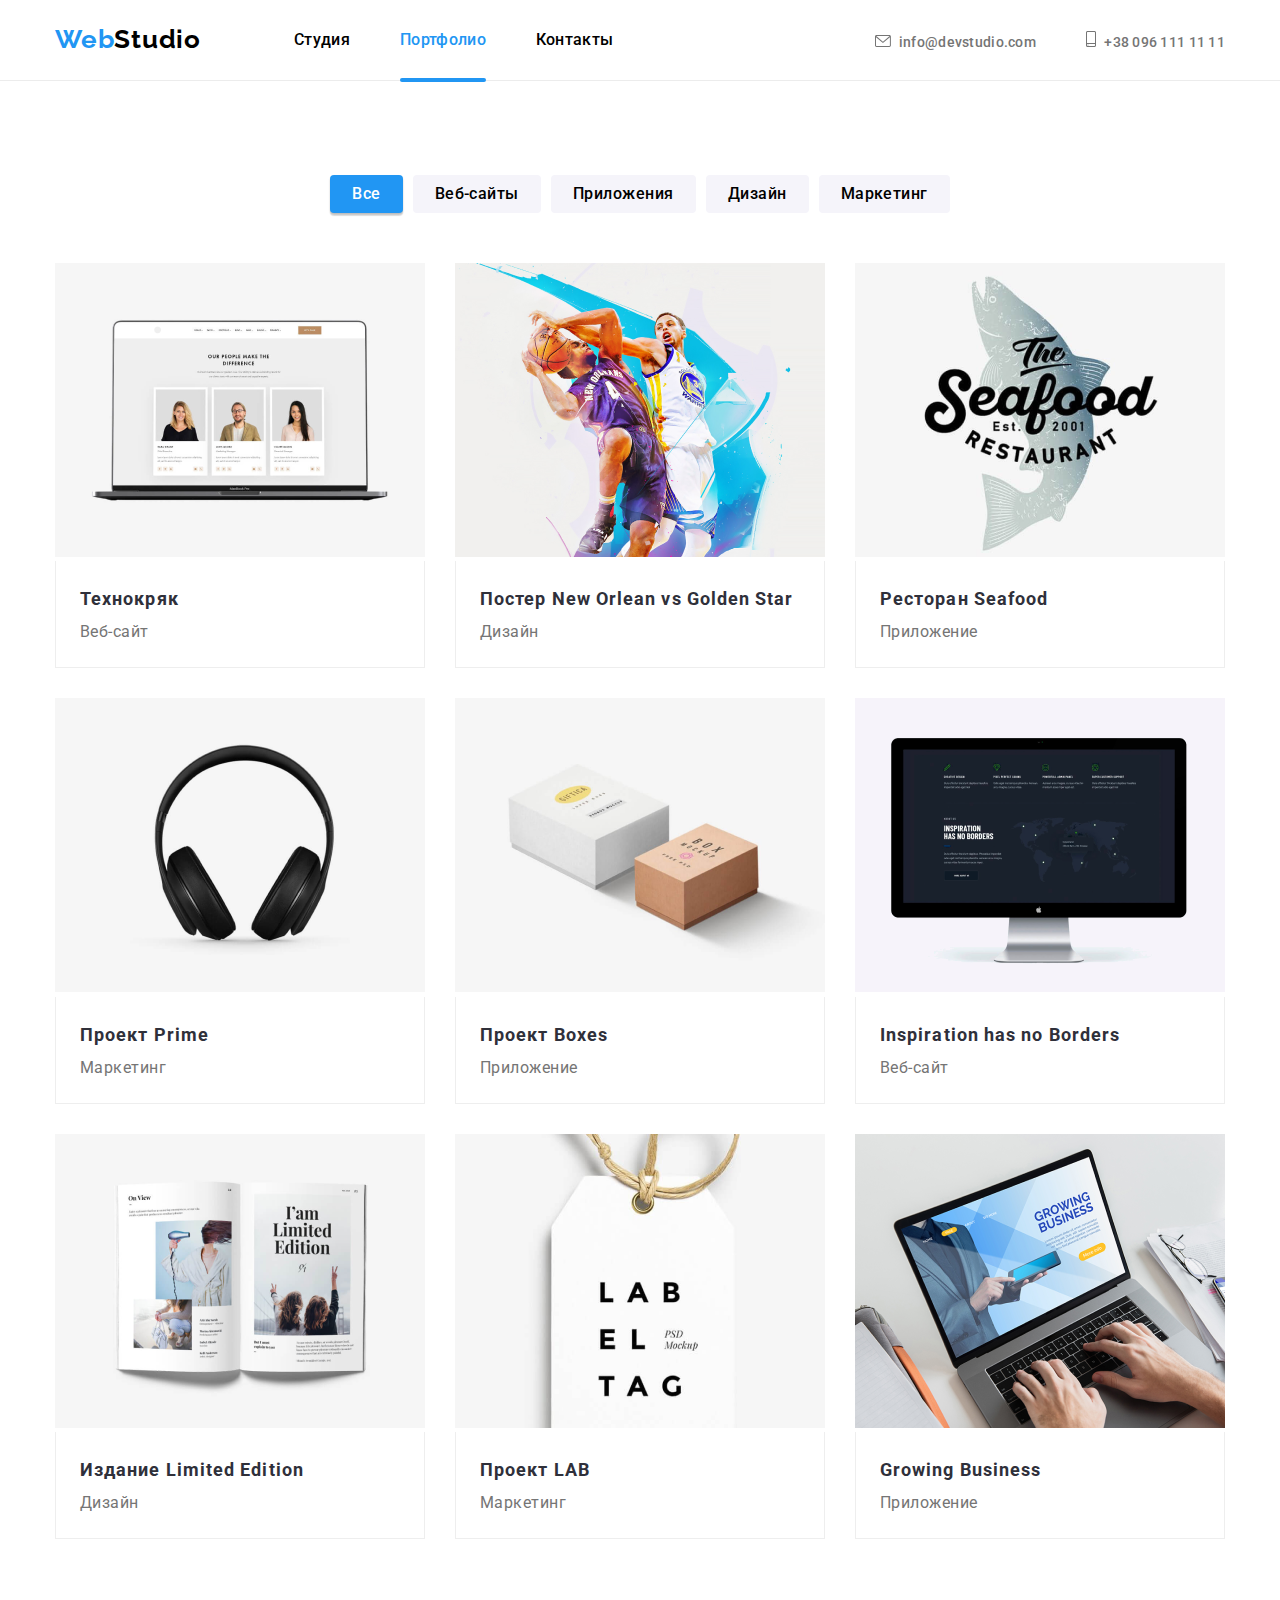
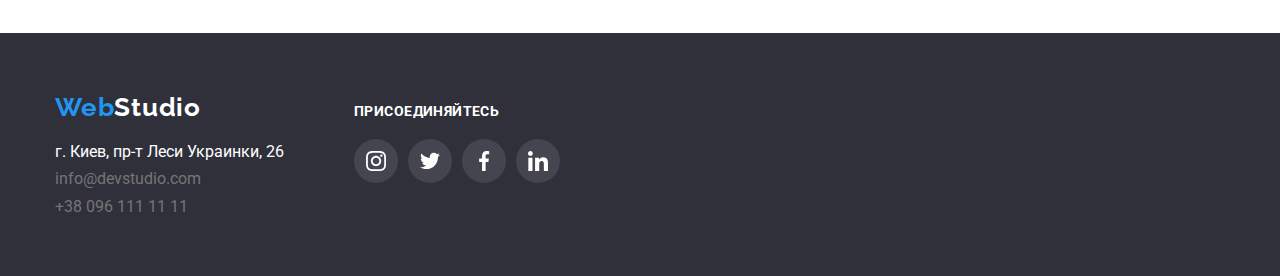
==== portfolio.html @ 07a465f6 "190220222018" ====
<!DOCTYPE html>
<html lang="en">
  <head>
    <meta charset="UTF-8" />
    <meta http-equiv="X-UA-Compatible" content="IE=edge" />
    <meta name="viewport" content="width=device-width, initial-scale=1.0" />
    <link rel="stylesheet" href="./css/modern-normalize.css" />
    <link rel="stylesheet" href="./css/styles.css" />
    <link rel="preconnect" href="https://fonts.googleapis.com" />
    <link rel="preconnect" href="https://fonts.gstatic.com" crossorigin />
    <link
      href="https://fonts.googleapis.com/css2?family=Raleway:wght@700&family=Roboto:wght@400;500;700;900&display=swap"
      rel="stylesheet"
    />
    <title>web studio v2.1</title>
  </head>
  <body>
    <!-- голова сайта -->
    <header class="header">
      <div class="container">
        <a class="header__logo" href="./index.html"
          ><span class="header__logo__web">Web</span>Studio</a
        >
        <nav class="head-block">
          <ul class="header__top__menu">
            <li class="header__top__menu__pages ">
              <a class="header__top__menu__pages__active" href="index.html">Студия</a>
            </li>
            <li class="header__top__menu__pages active">
              <a class="header__top__menu__pages__active" href="portfolio.html">Портфолио</a>
            </li>
            <li class="header__top__menu__pages">
              <a class="header__top__menu__pages__active" href="#">Контакты</a>
            </li>
          </ul>
        </nav>
        <ul class="header__contacts">
          <li class="header__contacts__list">
            <a class="contact-icon" href="mailto:info@devstudio.com">
              <svg class="letter-icon">
                <use href="./images/symbol-defs.svg#icon-envelope"></use>
              </svg>
              info@devstudio.com</a
            >
          </li>
          <li class="header__contacts__list">
            <a class="contact-icon" href="tel:+38 096 111 11 11">
              <svg class="tel-icon">
                <use href="./images/symbol-defs.svg#icon-smartphone"></use>
              </svg>
              +38 096 111 11 11</a
            >
          </li>
        </ul>
      </div>
    </header>
    <!-- основная часть сайта -->
    <main>
      <section class="section">
        <div class="container">
          <!-- Часть секции с кнопками фильтров -->
          <ul class="portfolio-nav__unit-list">
            <li class="portfolio-nav__unit-list__list-item">
              <button class="nav-button nav-button-active">Все</button>
            </li>
            <li class="portfolio-nav__unit-list__list-item">
              <button class="nav-button">Веб-сайты</button>
            </li>
            <li class="portfolio-nav__unit-list__list-item">
              <button class="nav-button">Приложения</button>
            </li>
            <li class="portfolio-nav__unit-list__list-item">
              <button class="nav-button">Дизайн</button>
            </li>
            <li class="portfolio-nav__unit-list__list-item">
              <button class="nav-button">Маркетинг</button>
            </li>
          </ul>

          <!-- Часть секции со списком портфолио -->
          <ul class="our-projects_unit-list">
            <li class="our-projects__unit-list__list-item">
              <a href="#" class="item-project">
                <div class="img-thumb">
                  <img
                    class="portfolio-img"
                    src="./images/technokrack.png"
                    alt="Ноутбук с открытим сайтом"
                    width="370"
                    height="294"
                  />
                  <p class="our-projects__description-text">
                    Технокряк это современная площадка распространения коронавируса. Компании
                    используют эту платформу для цифрового шпионажа и атак на защищённые сервера
                    конкурентов.
                  </p>
                </div>
                <div class="container-items">
                  <h3 class="subhead">Технокряк</h3>
                  <p class="subtext">Веб-сайт</p>
                </div>
              </a>
            </li>
            <li class="our-projects__unit-list__list-item">
              <a href="#" class="item-project">
                <div class="img-thumb">
                  <img
                    src="./images/New Orlean vs Golden Star.png"
                    alt="Постер New Orlean vs Golden Star"
                    width="370"
                    height="294"
                  />
                  <p class="our-projects__description-text">
                    Технокряк это современная площадка распространения коронавируса. Компании
                    используют эту платформу для цифрового шпионажа и атак на защищённые сервера
                    конкурентов.
                  </p>
                </div>
                <div class="container-items">
                  <h3 class="subhead">Постер New Orlean vs Golden Star</h3>
                  <p class="subtext">Дизайн</p>
                </div>
              </a>
            </li>
            <li class="our-projects__unit-list__list-item">
              <a href="#" class="item-project">
                <div class="img-thumb">
                  <img
                    src="./images/Seafood_restorant.png"
                    alt="Ресторан Seafood"
                    width="370"
                    height="294"
                  />
                  <p class="our-projects__description-text">
                    Технокряк это современная площадка распространения коронавируса. Компании
                    используют эту платформу для цифрового шпионажа и атак на защищённые сервера
                    конкурентов.
                  </p>
                </div>
                <div class="container-items">
                  <h3 class="subhead">Ресторан Seafood</h3>
                  <p class="subtext">Приложение</p>
                </div>
              </a>
            </li>
            <li class="our-projects__unit-list__list-item">
              <a href="#" class="item-project">
                <div class="img-thumb">
                  <img
                    src="./images/Prime_project.png"
                    alt="Проект Prime"
                    width="370"
                    height="294"
                  />
                  <p class="our-projects__description-text">
                    Технокряк это современная площадка распространения коронавируса. Компании
                    используют эту платформу для цифрового шпионажа и атак на защищённые сервера
                    конкурентов.
                  </p>
                </div>
                <div class="container-items">
                  <h3 class="subhead">Проект Prime</h3>
                  <p class="subtext">Маркетинг</p>
                </div>
              </a>
            </li>
            <li class="our-projects__unit-list__list-item">
              <a href="#" class="item-project">
                <div class="img-thumb">
                  <img
                    src="./images/Boxes_project.png"
                    alt="Проект Boxes"
                    width="370"
                    height="294"
                  />
                  <p class="our-projects__description-text">
                    Технокряк это современная площадка распространения коронавируса. Компании
                    используют эту платформу для цифрового шпионажа и атак на защищённые сервера
                    конкурентов.
                  </p>
                </div>
                <div class="container-items">
                  <h3 class="subhead">Проект Boxes</h3>
                  <p class="subtext">Приложение</p>
                </div>
              </a>
            </li>
            <li class="our-projects__unit-list__list-item">
              <a href="#" class="item-project">
                <div class="img-thumb">
                  <img
                    src="./images/Inspiration_has_no_Borders.png"
                    alt="Inspiration has no Borders"
                    width="370"
                    height="294"
                  />
                  <p class="our-projects__description-text">
                    Технокряк это современная площадка распространения коронавируса. Компании
                    используют эту платформу для цифрового шпионажа и атак на защищённые сервера
                    конкурентов.
                  </p>
                </div>
                <div class="container-items">
                  <h3 class="subhead">Inspiration has no Borders</h3>
                  <p class="subtext">Веб-сайт</p>
                </div>
              </a>
            </li>
            <li class="our-projects__unit-list__list-item">
              <a href="#" class="item-project">
                <div class="img-thumb">
                  <img
                    src="./images/Limited_Edition.png"
                    alt="Издание Limited Edition"
                    width="370"
                    height="294"
                  />
                  <p class="our-projects__description-text">
                    Технокряк это современная площадка распространения коронавируса. Компании
                    используют эту платформу для цифрового шпионажа и атак на защищённые сервера
                    конкурентов.
                  </p>
                </div>
                <div class="container-items">
                  <h3 class="subhead">Издание Limited Edition</h3>
                  <p class="subtext">Дизайн</p>
                </div>
              </a>
            </li>
            <li class="our-projects__unit-list__list-item">
              <a href="#" class="item-project">
                <div class="img-thumb">
                  <img src="./images/LAB_project.png" alt="Проект LAB" width="370" height="294" />
                  <p class="our-projects__description-text">
                    Технокряк это современная площадка распространения коронавируса. Компании
                    используют эту платформу для цифрового шпионажа и атак на защищённые сервера
                    конкурентов.
                  </p>
                </div>
                <div class="container-items">
                  <h3 class="subhead">Проект LAB</h3>
                  <p class="subtext">Маркетинг</p>
                </div>
              </a>
            </li>
            <li class="our-projects__unit-list__list-item">
              <a href="#" class="item-project">
                <div class="img-thumb">
                  <img
                    src="./images/Growing_Business.png"
                    alt="Growing Business"
                    width="370"
                    height="294"
                  />
                  <p class="our-projects__description-text">
                    Технокряк это современная площадка распространения коронавируса. Компании
                    используют эту платформу для цифрового шпионажа и атак на защищённые сервера
                    конкурентов.
                  </p>
                </div>
                <div class="container-items">
                  <h3 class="subhead">Growing Business</h3>
                  <p class="subtext">Приложение</p>
                </div>
              </a>
            </li>
          </ul>
        </div>
      </section>
    </main>
    <!-- подвал сайта -->
    <footer class="footer">
      <div class="container">
        <div class="footer-block1">
        <a href="#" class="footer__logo"><span class="footer__logo__web">Web</span>Studio </a>
        <adress class="footer__adress">
          <ul class="footer__adress__unit">
            <li class="footer__adress__unit__list">
              <p class="footer__adress__unit__list__street">
                <a
                  href="https://goo.gl/maps/rMcHHb8cHS6tsSC66"
                  class="footer__adress__unit__list__street__building"
                  target="_blank"
                  rel="noopener noreferrer nofollow"
                  >г. Киев, пр-т Леси Украинки, 26</a
                >
              </p>
            </li>
            <li class="footer__adress__unit__list">
              <a href="mailto:info@devstudio.com" class="footer-item">info@devstudio.com</a>
            </li>
            <li class="footer__adress__unit__list">
              <a href="tel:+380961111111" class="footer-item">+38 096 111 11 11</a>
            </li>
          </ul>
        </adress>
      </div>
             <div class="footer-block2">
          <p class="social__text">присоединяйтесь</p>
          <ul class="social__unit-list">
            <li class="subscribe__social__buttons">
              <a class="social-links" href="#">
                <svg class="social-foto">
                  <use href="./images/symbol-defs.svg#icon-instagram_footer">
                  </use>
                </svg>
              </a>
            </li>
            <li class="subscribe__social__buttons">
              <a class="social-links" href="#">
                <svg class="social-foto">
                  <use href="./images/symbol-defs.svg#icon-twitter_footer">
                  </use>
                </svg>
              </a>
            </li>
            <li class="subscribe__social__buttons">
              <a class="social-links" href="#">
                <svg class="social-foto">
                  <use href="./images/symbol-defs.svg#icon-facebook_footer">
                  </use>
                </svg>
              </a>
            </li>
            <li class="subscribe__social__buttons">
              <a class="social-links" href="#">
                <svg class="social-foto">
                  <use href="./images/symbol-defs.svg#icon-linkedin_footer">
                  </use>
                </svg>
              </a>
            </li>
           </ul>
        </div>
      </div>
    </footer>
      </div>
    </footer>
  </body>
</html>
---- css/styles.css ----
* {
  margin: 0;
  padding: 0;
  box-sizing: border-box;
}
/* обнулення відступів */

:root {
  --background-color: #ffffff;
  --button-and-logo-color: #2196f3;
  --white-text-color: #ffffff;
  --black-text-color: #2f303a;
  --subtext-color: #757575;
  --second-color: #2f303a;
  --black-color2: #212121;
  --logo-color: #ffffff;
  --background-color-second: #f5f4fa;
}
/* коренева інтеграція кольорів. СSS змінна */
body {
  font-family: "Roboto", sans-serif;
  color: var(--main-color);
}
.container {
  width: 1200px;
  margin: 0 auto;
  padding-left: 15px;
  padding-right: 15px;
}
.section {
  padding-top: 94px;
  padding-bottom: 94px;
}
.header {
  border-bottom: 1px solid #ececec;
  padding-top: 25px;
  padding-bottom: 25px;
}
.header > .container {
  display: flex;
  align-items: center;
}
.head-block {
  display: flex;
  align-items: center;
}
.header__top__menu__pages__active:hover,
.header__top__menu__pages__active:focus {
  color: var(--button-and-logo-color);
}
/* ховер і фокус для меню шапки */
/* .header__contacts__list:hover,
.header__contacts__list:focus {
  color: var(--button-and-logo-color);
  cursor: pointer;
  fill: var(--button-and-logo-color);
} */
.nav-button:hover,
.nav-button:focus {
  background-color: var(--button-and-logo-color);
  color: var(--background-color);
  cursor: pointer;
  box-shadow: 0px 3px 1px rgba(0, 0, 0, 0.1), 0px 1px 2px rgba(0, 0, 0, 0.08),
    0px 2px 2px rgba(0, 0, 0, 0.12);
}

.active {
  color: var(--button-and-logo-color);
  position: relative;
}
.active::after {
  content: "";
  width: 100%;
  height: 4px;
  position: absolute;
  background-color: var(--button-and-logo-color);
  border-radius: 2px;
  left: 0;
  bottom: -35px;
}

.header__logo {
  margin-right: 93px;
  color: var(--black-text-color);
  text-decoration: none;
  font-family: "Raleway", sans-serif;
  font-size: 26px;
  line-height: 1.15;
  font-weight: 700;
  text-decoration: none;
  color: var(--text-color);
  letter-spacing: 0.03em;
}
.header__logo__web {
  color: var(--button-and-logo-color);
}
.header__top__menu {
  display: flex;
  justify-content: space-between;
  color: var(--text-color);
}
.header__top__menu__pages {
  display: flex;
  list-style: none;
  justify-content: space-between;
  display: block; /* заповнення цілого контейнера по краяям. Стосується кнопки */
  font-weight: 500;
  font-size: 16px;
  line-height: 0.875;
  letter-spacing: 0.02em;
}
.header__top__menu__pages__active {
  text-decoration: none;
  color: inherit;
}

.header__top__menu__pages:not(:last-child) {
  margin-right: 50px;
}
.header__contacts {
  display: flex;
  justify-content: space-between;
  align-items: baseline;
  text-decoration: none;
  list-style: none;
  margin-left: auto;
}
.header__contacts__list {
  color: var(--subtext-color);
  text-decoration: none;
  font-size: 14px;
  font-weight: 500;
  line-height: 0.875;
  letter-spacing: 0.02em;
}

.header__contacts__list:not(:last-child) {
  margin-right: 50px;
}
/* подвал сайта */
.footer {
  background-color: var(--second-color);
  padding-top: 60px;
  padding-bottom: 60px;
  display: flex;
}
/* блок с адресами */
.footer__logo {
  color: var(--logo-color);
  text-decoration: none;
  font-family: "Raleway", sans-serif;
  font-size: 26px;
  line-height: 1.15;
  font-weight: 700;
  letter-spacing: 0.03em;
  margin-bottom: 20px;
  display: block;
}
.footer__logo__web {
  color: var(--button-and-logo-color);
}
.footer__adress {
  margin-top: 20px;
}
.footer__adress__unit {
}
.footer__adress__unit__list {
  list-style: none;
}
.footer__adress__unit__list:not(:last-child) {
  margin-bottom: 9px;
}
.footer__adress__unit__list__street {
}
.footer__adress__unit__list__street__building {
  color: var(--logo-color);
  text-decoration: none;
}
.footer-item {
  text-decoration: none;
  color: var(--subtext-color);
}

/* блок з банером */
.baner {
  background-color: var(--second-color);
  text-align: center;
  padding-top: 200px;
  padding-bottom: 200px;
  background-image: linear-gradient(rgba(47, 48, 58, 0.4), rgba(47, 48, 58, 0.4)),
    url(../images/baner-img.png);
  max-width: 1600px;
  margin: 0 auto;
  background-repeat: no-repeat;
}
.slider__sentences {
  color: var(--white-text-color);
  margin-bottom: 20px;
  font-size: 44px;
  font-weight: 900;
  line-height: 1.36;
  text-transform: uppercase;
  text-align: center;
  letter-spacing: 0.06em;
}
.button__style {
  font-family: inherit; /* примусова наслідування шрифтів, навіть якщо елемент не може наслідувати з body*/
  width: 200px;
  height: 50px;
  background-color: var(--button-and-logo-color);
  border: none; /* візуальне обгортання елемента лінією (наприклад кнопка без рамок) */
  border-radius: 5px;
  color: var(--background-color);
  font-size: 16px;
  font-weight: 700;
  line-height: 1.875;
  cursor: pointer; /* курсор при наведенні стає рукою */
  letter-spacing: 0.06em;
  box-shadow: 0px 4px 4px rgba(0, 0, 0, 0.15); /* тінь кнопки */
}
/* блок з нашими приемущевствами */

.fetures__unit__list {
  display: flex;
  justify-content: space-between;
  list-style: none;
  align-items: center;
}
.fetures__unit__list__item {
  width: 270px;
}
.fetures__unit__list__item:not(:last-child) {
  margin-right: 30px;
}
.fetures__unit__list__item__headline {
  margin-bottom: 5px;
  font-weight: 700;
  font-size: 14px;
  line-height: 16px;
  letter-spacing: 0.03em;
  text-transform: uppercase;
  color: var(--black-color2);
}
.fetures__unit__list__item__text {
  font-size: 14px;
  line-height: 24px;
  letter-spacing: 0.03em;
}
/* блок. чем мы занимаемся */
.what-we-do {
  padding-top: 0;
}
.what-we-do__text {
  text-align: center;
  margin-bottom: 50px;
  font-weight: 700;
  font-size: 36px;
  line-height: 42px;
  letter-spacing: 0.03em;
}
.what-we-do_unit-list {
  display: flex;
  justify-content: space-between;
}
.what-we-do_unit-list-item {
  list-style: none;
  position: relative;
}
.text-over-image {
  position: absolute;
  bottom: 4px;
  left: 0;
  width: 100%;
  height: 70px;
  color: #fff;
  background: rgba(47, 48, 58, 0.8);
  display: flex;
  justify-content: center;
  align-items: center;
  font-weight: 700;
  font-size: 14px;
  line-height: 1.14;
  text-align: center;
  letter-spacing: 0.03em;
  text-transform: uppercase;
  color: #ffffff;
}
.img-style {
}
/* блок. наша команда */
.our-team {
  background-color: var(--background-color-second);
  align-items: center;
}
.our-team__text {
  text-align: center;
  margin-bottom: 50px;
  font-weight: 700;
  font-size: 36px;
  line-height: 42px;
  letter-spacing: 0.03em;
}
.our-team__unit-list {
  display: flex;
  justify-content: space-between;
}
.our-team__teammate {
  list-style: none;
  background: #ffffff;
  box-shadow: 0px 1px 3px rgba(0, 0, 0, 0.12), 0px 1px 1px rgba(0, 0, 0, 0.14),
    0px 2px 1px rgba(0, 0, 0, 0.2);
  border-radius: 0px 0px 4px 4px;
  /* height: 370px; */
}
.team-mate-profile {
  align-items: center;
  padding-top: 30px;
  padding-bottom: 30px;
}
.name-surname {
  font-weight: 500;
  font-size: 16px;
  line-height: 19px;
  text-align: center;
  letter-spacing: 0.03em;
  color: var(--black-color2);
  margin-bottom: 10px;
}
.career {
  font-size: 16px;
  line-height: 19px;
  text-align: center;
  padding-bottom: 16px;
  letter-spacing: 0.03em;
  color: var(--subtext-color);
}
.our-team__social {
  width: 206px;
  height: 44px;
  margin-left: 32px;
  margin-bottom: 30px;
}
.our-team__social__unit-list {
  display: flex;
  padding-left: 30px;
}
.our-team__social__unit-list__list-item {
  width: 44px;
  height: 44px;
  list-style: none;
}
.our-team__social__unit-list__list-item:not(:last-child) {
  margin-right: 10px;
}
.our-team__social__unit-list__list-item__link {
  width: 44px;
  height: 44px;
  border-radius: 50%;
  display: flex;
  justify-content: center;
  align-items: center;
  fill: #afb1b8;
  background: rgba(255, 255, 255, 0.1);
  transition: background-color 250ms cubic-bezier(0.4, 0, 0.2, 1);
}
.our-team__social__unit-list__list-item__link:hover,
.our-team__social__unit-list__list-item__link:focus {
  background-color: #2196f3;
  fill: var(--white-text-color);
}
.our-team__social-foto {
  width: 20px;
  height: 20px;
}

/* Начало стилей портфолио */
.portfolio-nav__unit-list {
  display: flex;
  justify-content: center;
  align-items: center;
  list-style: none;
  margin-bottom: 50px;
}

/* кнопки портфоліо */
.portfolio-nav__unit-list__list-item:not(:last-child) {
  margin-right: 10px;
}
.nav-button {
  background-color: var(--background-color-second);
  padding: 6px 22px;
  border: none;
  font-family: inherit;
  font-weight: 500;
  font-size: 16px;
  line-height: 26px;
  text-align: center;
  letter-spacing: 0.03em;
  border-radius: 4px;
  border-radius: 4px;
}
.nav-button-active {
  color: white;
  padding: 6px 22px;
  background: #2196f3;
  box-shadow: 0px 3px 1px rgba(0, 0, 0, 0.1), 0px 1px 2px rgba(0, 0, 0, 0.08),
    0px 2px 2px rgba(0, 0, 0, 0.12);
  border-radius: 4px;
}
.our-projects_unit-list {
  display: flex;
  justify-content: space-between;
  flex-wrap: wrap;
  list-style: none;
}
.our-projects__unit-list__list-item {
  margin: 0px 30px 30px 0px;
}
.our-projects__unit-list__list-item:nth-child(3n + 3) {
  margin-right: 0;
}
.our-projects__unit-list__list-item:nth-child(n + 7) {
  margin-bottom: 0;
}

.item-project {
  display: block;
  text-decoration: none;
  transition: box-shadow 250ms cubic-bezier(0.4, 0, 0.2, 1);
}
.item-project:hover,
.item-project:focus {
  cursor: pointer;
  box-shadow: 0px 1px 1px rgba(0, 0, 0, 0.12), 0px 4px 4px rgba(0, 0, 0, 0.06),
    1px 4px 6px rgba(0, 0, 0, 0.16);
}
.our-projects__unit-list__list-item:hover .our-projects__description-text {
  transform: translateY(0);
}
.portfolio-img {
  position: relative;
  overflow: hidden;
}
.img-thumb {
  position: relative;
  overflow: hidden;
}
.our-projects__description-text {
  position: absolute;
  top: 0;
  left: 0;
  height: 100%;
  background: rgba(33, 150, 243, 0.9);
  transform: translateY(calc(100% + 1px));
  transition: transform 250ms cubic-bezier(0.4, 0, 0.2, 1);
  font-size: 18px;
  line-height: 1.55;
  letter-spacing: 0.03em;
  color: #ffffff;
  padding: 63px 24px 0 24px;
}
.container-items {
  color: var(--black-text-color);
  background: #ffffff;
  border-bottom: 1px solid #eeeeee;
  border-left: 1px solid #eeeeee;
  border-right: 1px solid #eeeeee;
  padding: 20px 24px;
}
.subhead {
}
.subtext {
}

.our-projects_unit-list .subhead {
  font-family: inherit;
  font-weight: 700;
  font-size: 18px;
  line-height: 36px;
  letter-spacing: 0.06em;
  color: var(--black-text-color);
}
.our-projects_unit-list .subtext {
  font-family: inherit;
  font-size: 16px;
  line-height: 30px;
  letter-spacing: 0.03em;
  color: var(--subtext-color);
}
.letter-icon {
  width: 16px;
  height: 12px;
  margin-right: 5px;
  fill: currentColor;
}
.contact-icon {
  text-decoration: none;
  color: inherit;
  display: block;
  align-items: center;
}
.contact-icon:hover,
.contact-icon:focus {
  color: var(--button-and-logo-color);
  cursor: pointer;
  fill: var(--button-and-logo-color);
}
.tel-icon {
  width: 10px;
  height: 16px;
  margin-right: 5px;
  fill: currentColor;
}
.fetures-img {
  width: 70px;
  height: 70px;
  align-items: center;
  align-content: center;
}
.fetures__unit__list__info__item__photo {
  align-items: center;
  display: flex;
  justify-content: center;
  height: 120px;
  background: #f5f4fa;
  box-sizing: border-box;
  border-radius: 4px;
  margin-bottom: 30px;
}
/* секция наши клиенты */
.our-clients {
}
.our-clients__headline {
  text-align: center;
  color: var(--text-color);
  font-weight: 700;
  font-size: 36px;
  line-height: 1.16;
  margin: 0 0 50px 0;
  letter-spacing: 0.03em;
}
.our-clients__unit-list {
  list-style: none;
  display: flex;
}
.our-clients__unit-list__list-iten {
  width: 170px;
  height: 92px;
}
.our-clients__unit-list__list-iten:not(:last-child) {
  margin-right: 30px;
}
.our-clients__foto {
  width: 106px;
  height: 60px;
}
.our-clients__links {
  display: flex;
  justify-content: center;
  width: 100%;
  height: 100%;
  align-items: center;
  box-sizing: border-box;
  border: 1px solid #afb1b8;
  border-radius: 4px;
  fill: currentColor;
  fill: #afb1b8;
  transition: fill 250ms cubic-bezier(0.4, 0, 0.2, 1), border 250ms cubic-bezier(0.4, 0, 0.2, 1);
}
.our-clients__links:hover,
.our-clients__links:focus {
  fill: var(--button-and-logo-color);
  border: 1px solid var(--button-and-logo-color);
}
/* блок с соц сетями в подвале */
.footer > .container {
  display: flex;
  align-items: baseline;
}
.footer-block2 {
  width: 206px;
  height: 80px;
}
.footer-block1 {
  margin-right: 70px;
}
.social__text {
  font-weight: bold;
  font-size: 14px;
  line-height: 16px;
  letter-spacing: 0.03em;
  text-transform: uppercase;
  color: var(--white-text-color);
  margin-bottom: 20px;
}
.social__unit-list {
  display: flex;
}
.subscribe__social__buttons {
  list-style: none;
  width: 44px;
  height: 44px;
}
.subscribe__social__buttons:not(:last-child) {
  margin-right: 10px;
}
.social-links {
  width: 44px;
  height: 44px;
  border-radius: 50%;
  display: flex;
  justify-content: center;
  align-items: center;
  background: rgba(255, 255, 255, 0.1);
  transition: background-color 250ms cubic-bezier(0.4, 0, 0.2, 1);
}
.social-links:hover,
.social-links:focus {
  background-color: var(--button-and-logo-color);
}
.social-foto {
  width: 20px;
  height: 20px;
  fill: #ffffff;
}
.subscription-email {
  margin-left: 93px;
}
/* блок пожписки */
.social-subscription__text {
  font-weight: 700;
  font-size: 14px;
  line-height: 0.875;
  letter-spacing: 0.03em;
  text-transform: uppercase;
  color: #ffffff;
  margin-bottom: 20px;
}
.form-subscription-email {
  display: flex;
}
.email-subscription {
  width: 358px;
  height: 50px;
  border: 1px solid rgba(255, 255, 255, 0.3);
  background-color: transparent;
  padding: 15px 16px;
  box-sizing: border-box;
  border-radius: 4px;
  outline: none;
  color: rgba(255, 255, 255, 0.3);
}
.subscription-button {
  width: 200px;
  height: 50px;
  background: #2196f3;
  box-shadow: 0px 4px 4px rgba(0, 0, 0, 0.15);
  border-radius: 4px;
  border: none;
  margin-left: 12px;
  font-weight: 700;
  font-size: 16px;
  line-height: 30px;
  letter-spacing: 0.06em;
  color: #ffffff;
  align-items: center;
  text-align: center;
}
.icon-send-button {
  display: inline-block;
  width: 24px;
  height: 24px;
  fill: #fff;
  transform: translate(20%, 20%);
}

/* Модалка */
.backdrop {
  width: 100vw;
  height: 100vh;
  background-color: rgba(0, 0, 0, 0.3);
  position: fixed;
  top: 0;
  transition: visibility 250ms cubic-bezier(0.4, 0, 0.2, 1),
    opacity 250ms cubic-bezier(0.4, 0, 0.2, 1), rotate 250ms linear;
}
.modal {
  width: 528px;
  min-height: 581px;
  background-color: #ffffff;
  box-shadow: 0px 1px 3px rgba(0, 0, 0, 0.12), 0px 1px 1px rgba(0, 0, 0, 0.14),
    0px 2px 1px rgba(0, 0, 0, 0.2);
  border-radius: 4px;
  position: absolute;
  top: 50%;
  left: 50%;
  transform: translate(-50%, -50%);
  padding: 40px;
}
.modal-close-btn {
  display: flex;
  justify-content: center;
  align-items: center;
  width: 30px;
  height: 30px;
  border-radius: 50%;
  position: absolute;
  background-color: #fff;
  border: 1px solid rgba(0, 0, 0, 0.1);
  top: 14px;
  right: 14px;
}
.modal-close-btn:hover,
.modal-close-btn:focus {
  fill: var(--button-and-logo-color);
}

.close-btn {
  height: 30px;
  width: 30px;
}
.is-hidden {
  opacity: 0;
  pointer-events: 0;
  visibility: hidden;
}
.modal-form {
  display: flex;
  flex-direction: column;
}

.modal-input {
  width: 100%;
  height: 40px;
  border: 1px solid rgba(33, 33, 33, 0.2);
  box-sizing: border-box;
  border-radius: 4px;
  padding-left: 42px;
  cursor: pointer;
  margin-top: 4px;
  margin-bottom: 10px;
  outline: none;
  transition: color 250ms cubic-bezier(0.4, 0, 0.2, 1);
}
.modal-input:focus + .form-user-icon {
  fill: var(--button-and-logo-color);
}
.modal-input:focus {
  border: 1px solid var(--button-and-logo-color);
}
.modal-textarea {
  width: 100%;
  height: 120px;
  border: 1px solid rgba(33, 33, 33, 0.2);
  box-sizing: border-box;
  border-radius: 4px;
  outline: none;
  padding: 12px 16px;
  margin-top: 4px;
  font-size: 14px;
  line-height: 16px;
  letter-spacing: 0.01em;
  color: rgba(117, 117, 117, 0.5);
  resize: none;
  cursor: pointer;
  transition: color 250ms cubic-bezier(0.4, 0, 0.2, 1);
}
.modal-textarea:focus {
  border: 1px solid var(--button-and-logo-color);
}

.modal-title {
  font-weight: 700;
  font-size: 20px;
  line-height: 1.15;
  text-align: center;
  letter-spacing: 0.03em;
  color: #212121;
  margin-bottom: 10px;
}
.button-submit {
  padding: 10px 55px;
  background: #188ce8;
  box-shadow: 0px 4px 4px rgba(0, 0, 0, 0.15);
  border-radius: 4px;
  border: none;
  letter-spacing: 0.06em;
  font-weight: 700;
  font-size: 16px;
  line-height: 30px;
  color: #ffffff;
  margin: 0 auto;
}
.text-label-form {
  font-size: 12px;
  line-height: 14px;
  letter-spacing: 0.01em;
  color: #757575;
}
.modal-checkbox {
  display: flex;
  justify-content: center;
  align-items: center;
  margin-top: 20px;
  margin-bottom: 30px;
}
.checkbox-text {
  display: inline;
  font-size: 14px;
  line-height: 24px;
  letter-spacing: 0.03em;
  color: #757575;
  padding-left: 7px;
}
.conditions-contract {
  font-size: 14px;
  line-height: 24px;
  letter-spacing: 0.03em;
  color: var(--main-color);
  border-bottom: 1px solid var(--button-and-logo-color);
}
.link-contract {
  text-decoration: none;
  color: inherit;
}
.thumb-user-name {
  position: relative;
}
.form-user-icon {
  position: absolute;
  top: 50%;
  left: 15px;
  transform: translate(0, -60%);
  height: 18px;
  width: 18px;
  pointer-events: none;
  fill: inherit;
}
.subscription-email {
  margin-left: 93px;
}
.subscription-button {
  width: 200px;
  height: 50px;
  background: #2196f3;
  box-shadow: 0px 4px 4px rgba(0, 0, 0, 0.15);
  border-radius: 4px;
  border: none;
  margin-right: 12px;
  font-weight: 700;
  font-size: 16px;
  line-height: 30px;
  letter-spacing: 0.06em;
  color: #ffffff;
  align-items: center;
  text-align: center;
}
.icon-send-button {
  display: inline-block;
  width: 24px;
  height: 24px;
  fill: #fff;
  transform: translate(20%, 20%);
}
.checkbox {
  position: absolute;
  white-space: nowrap;
  width: 1px;
  height: 1px;
  overflow: hidden;
  border: 0;
  padding: 0;
  clip: rect(0 0 0 0);
  clip-path: inset(50%);
  margin: -1px;
}
.checkbox-icon {
  content: "";
  display: inline-block;
  width: 15px;
  height: 15px;
  border: 2px solid #252525;
  border-radius: 2px;
}
.checkbox:checked + .checkbox-icon {
  background-color: var(--button-and-logo-color);
  border: 2px solid var(--button-and-logo-color);
  background-image: url("../images/icon check.svg");
  background-size: contain;
  background-origin: content-box;
}
.checkbox:focus + .checkbox-icon,
.checkbox:hover + .checkbox-icon {
  border: 2px solid var(--button-and-logo-color);
}
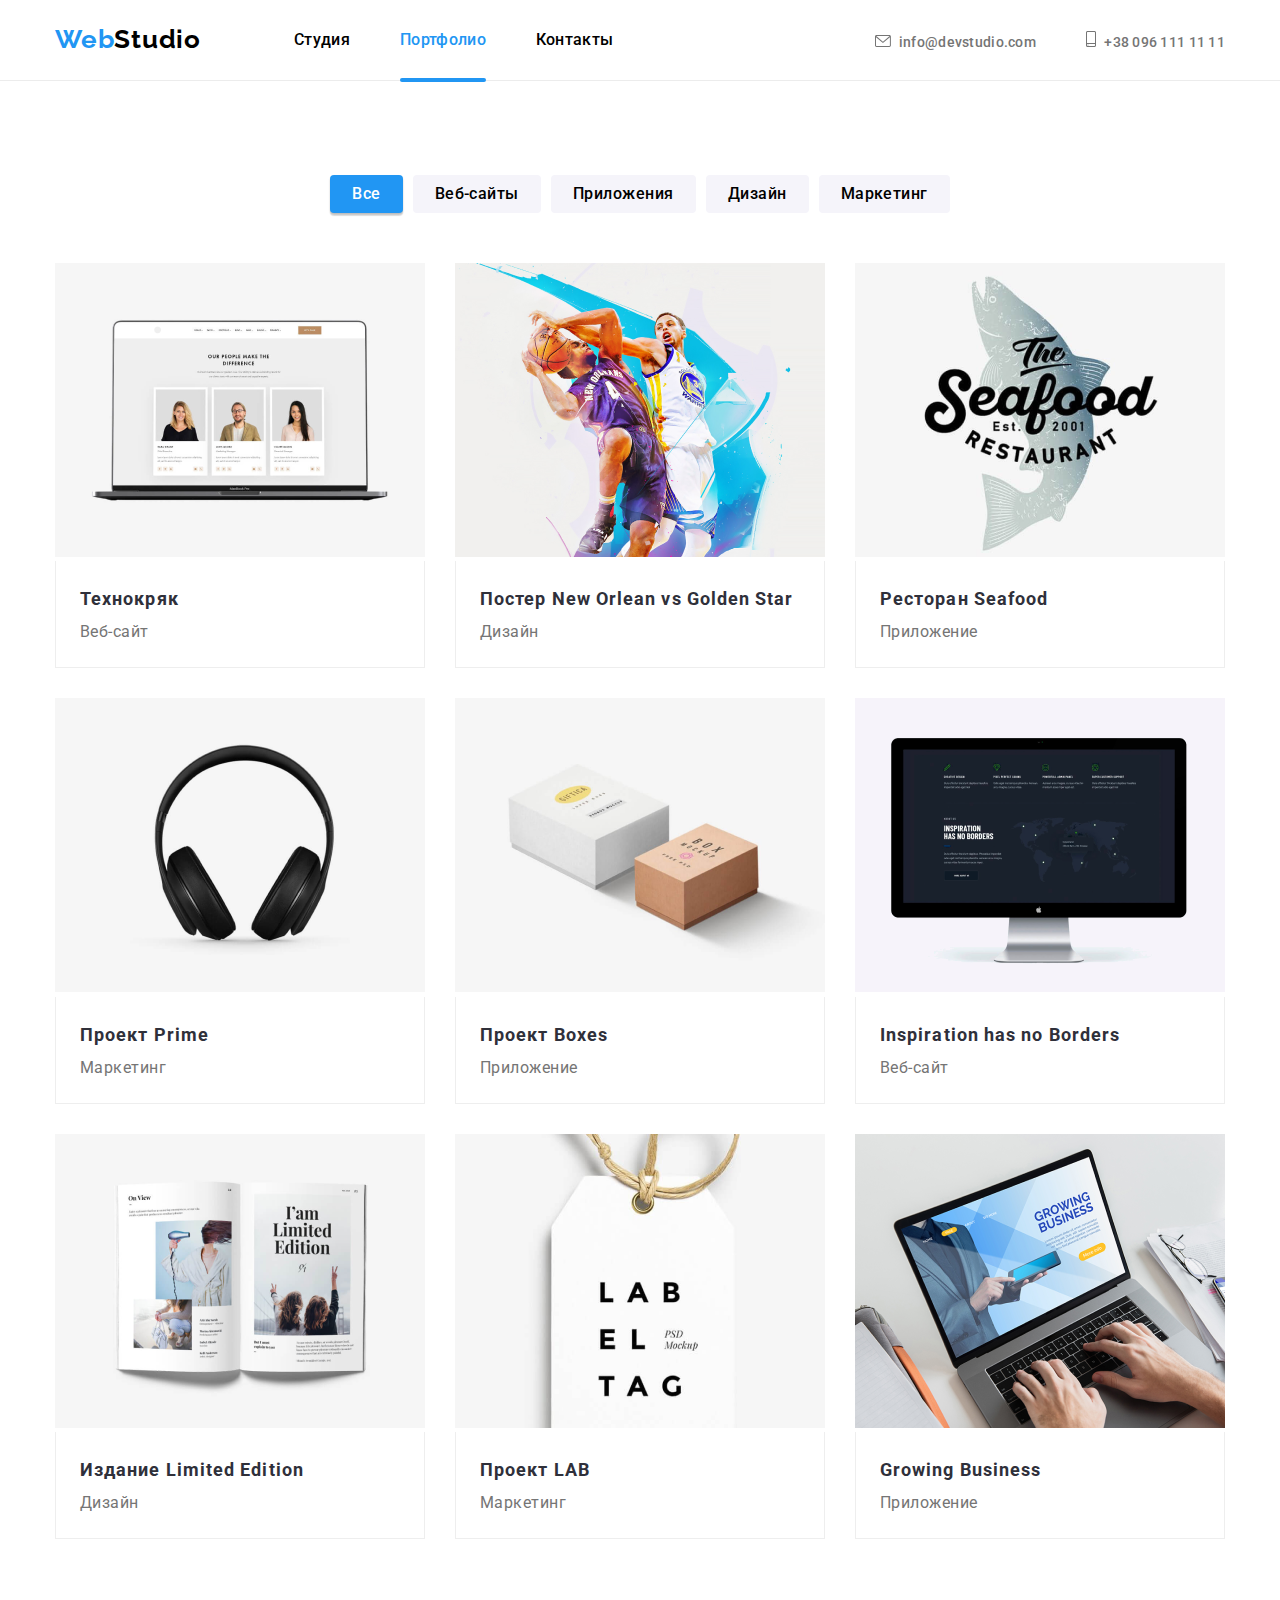
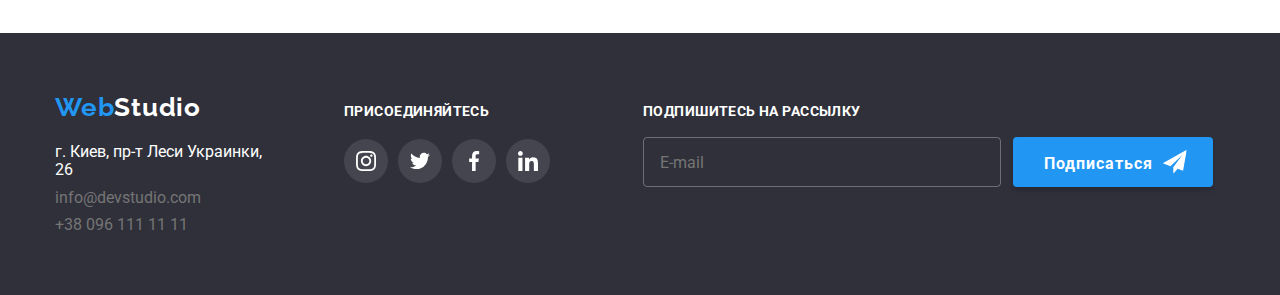
==== commit 189ac97d: "190220222033" ====
--- a/portfolio.html
+++ b/portfolio.html
@@ -332,9 +332,19 @@
             </li>
            </ul>
         </div>
+        <div class="subscription-email">
+          <p class="social-subscription__text">Подпишитесь на рассылку</p>
+          <form class="form-subscription-email">
+             <input type="email" name="email" id="email" class="email-subscription" placeholder="E-mail">
+             <button type="submit" class="subscription-button">Подписаться
+                <svg class="icon-send-button">
+                   <use href="images/symbol-defs.svg#icon-icon-send"></use>
+                </svg>
+             </button>
+          </form>
+       </div>
       </div>
-    </footer>
-      </div>
+  </div>
     </footer>
   </body>
 </html>
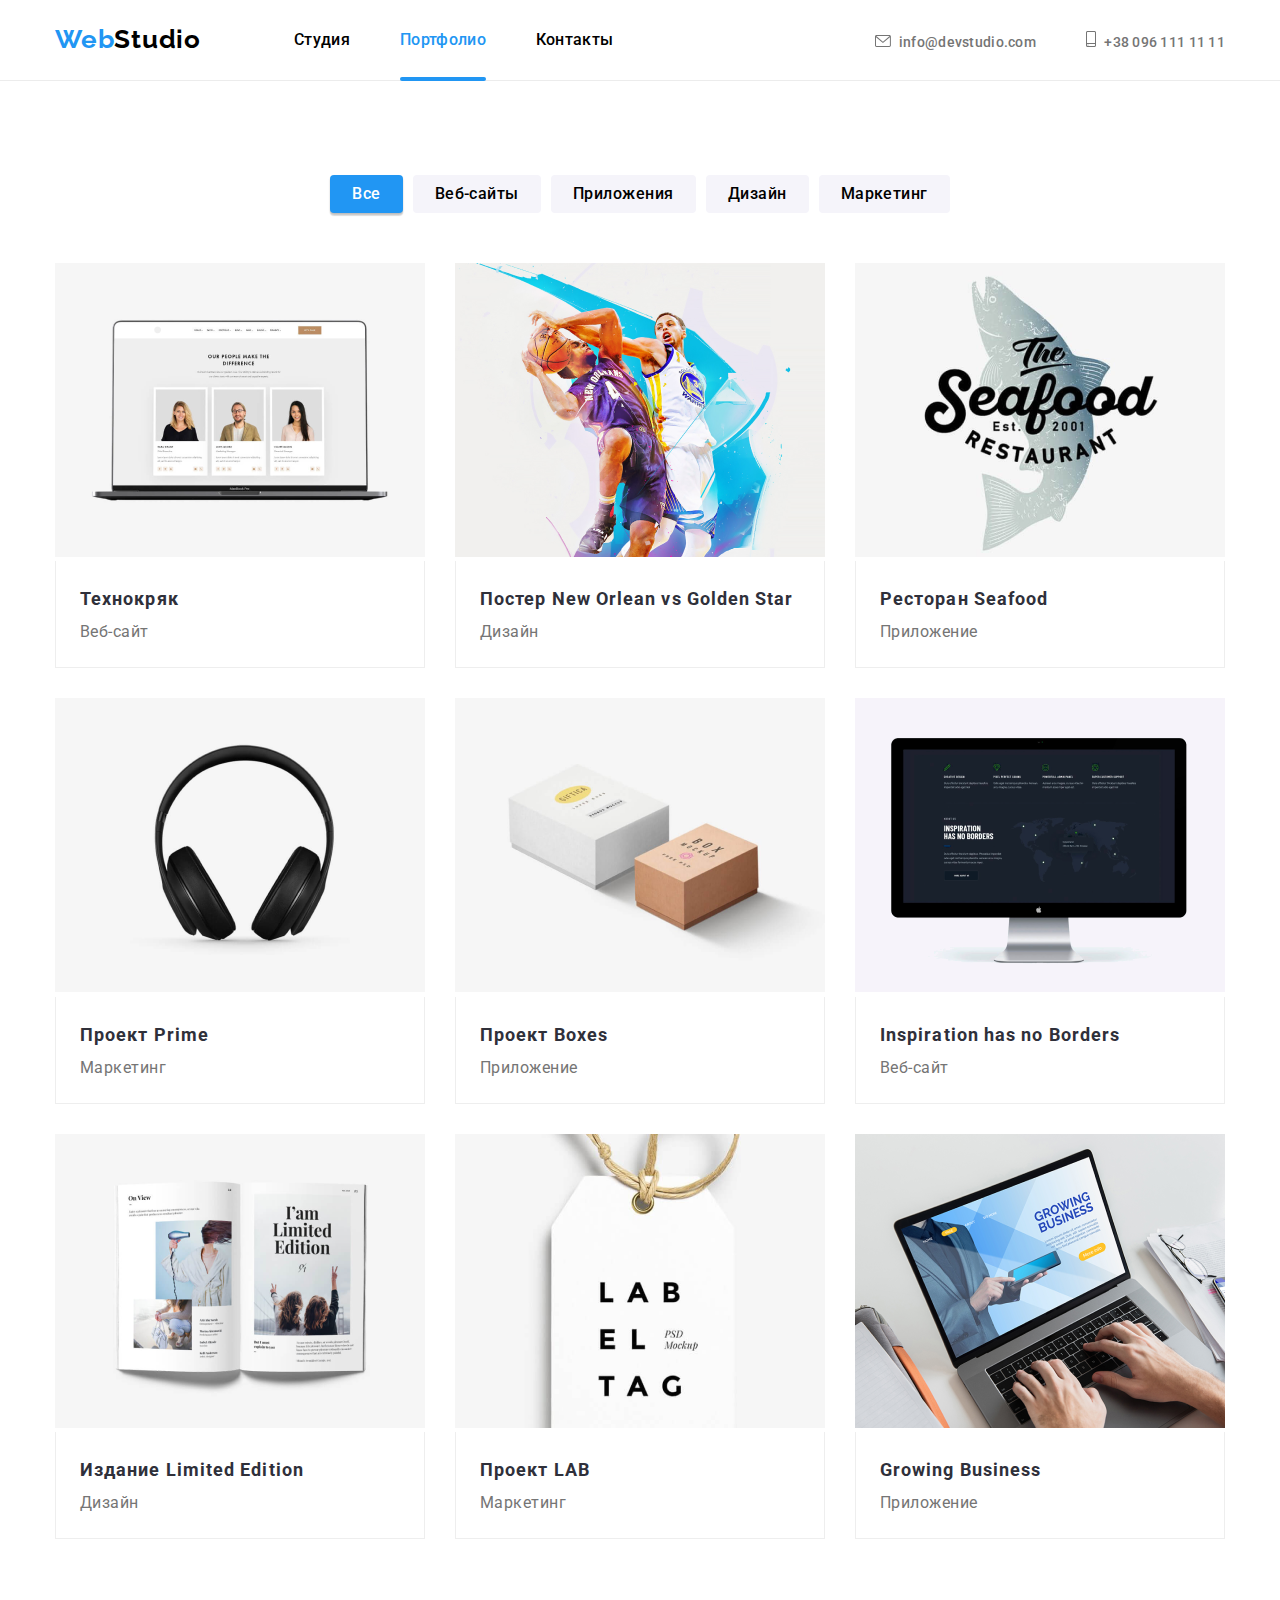
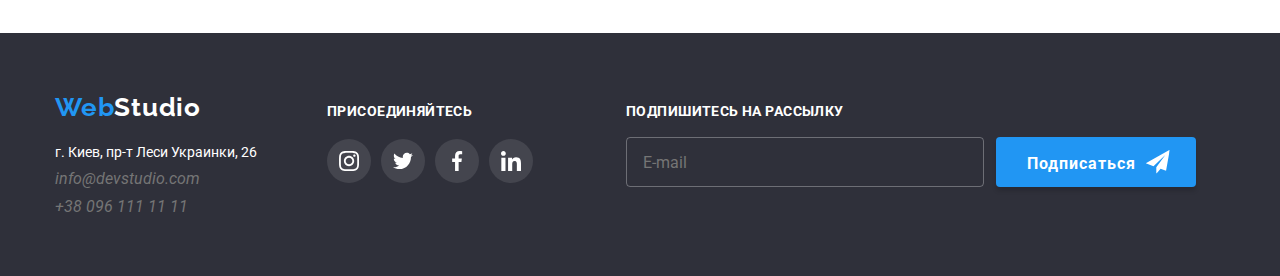
==== commit a890cb91: "200220221450" ====
--- a/portfolio.html
+++ b/portfolio.html
@@ -23,7 +23,7 @@
         >
         <nav class="head-block">
           <ul class="header__top__menu">
-            <li class="header__top__menu__pages ">
+            <li class="header__top__menu__pages">
               <a class="header__top__menu__pages__active" href="index.html">Студия</a>
             </li>
             <li class="header__top__menu__pages active">
@@ -272,79 +272,81 @@
     <footer class="footer">
       <div class="container">
         <div class="footer-block1">
-        <a href="#" class="footer__logo"><span class="footer__logo__web">Web</span>Studio </a>
-        <adress class="footer__adress">
-          <ul class="footer__adress__unit">
-            <li class="footer__adress__unit__list">
-              <p class="footer__adress__unit__list__street">
-                <a
-                  href="https://goo.gl/maps/rMcHHb8cHS6tsSC66"
-                  class="footer__adress__unit__list__street__building"
-                  target="_blank"
-                  rel="noopener noreferrer nofollow"
-                  >г. Киев, пр-т Леси Украинки, 26</a
-                >
-              </p>
-            </li>
-            <li class="footer__adress__unit__list">
-              <a href="mailto:info@devstudio.com" class="footer-item">info@devstudio.com</a>
-            </li>
-            <li class="footer__adress__unit__list">
-              <a href="tel:+380961111111" class="footer-item">+38 096 111 11 11</a>
-            </li>
-          </ul>
-        </adress>
-      </div>
-             <div class="footer-block2">
+          <a href="#" class="footer__logo"><span class="footer__logo__web">Web</span>Studio </a>
+          <address class="footer__adress">
+            <ul class="footer__adress__unit">
+              <li class="footer__adress__unit__list">
+                <p class="footer__adress__unit__list__street">
+                  <a
+                    href="https://goo.gl/maps/rMcHHb8cHS6tsSC66"
+                    class="footer__adress__unit__list__street__building"
+                    target="_blank"
+                    rel="noopener noreferrer nofollow"
+                    >г. Киев, пр-т Леси Украинки, 26</a
+                  >
+                </p>
+              </li>
+              <li class="footer__adress__unit__list">
+                <a href="mailto:info@devstudio.com" class="footer-item">info@devstudio.com</a>
+              </li>
+              <li class="footer__adress__unit__list">
+                <a href="tel:+380961111111" class="footer-item">+38 096 111 11 11</a>
+              </li>
+            </ul>
+          </address>
+        </div>
+        <div class="footer-block2">
           <p class="social__text">присоединяйтесь</p>
           <ul class="social__unit-list">
             <li class="subscribe__social__buttons">
               <a class="social-links" href="#">
                 <svg class="social-foto">
-                  <use href="./images/symbol-defs.svg#icon-instagram_footer">
-                  </use>
+                  <use href="./images/symbol-defs.svg#icon-instagram_footer"></use>
                 </svg>
               </a>
             </li>
             <li class="subscribe__social__buttons">
               <a class="social-links" href="#">
                 <svg class="social-foto">
-                  <use href="./images/symbol-defs.svg#icon-twitter_footer">
-                  </use>
+                  <use href="./images/symbol-defs.svg#icon-twitter_footer"></use>
                 </svg>
               </a>
             </li>
             <li class="subscribe__social__buttons">
               <a class="social-links" href="#">
                 <svg class="social-foto">
-                  <use href="./images/symbol-defs.svg#icon-facebook_footer">
-                  </use>
+                  <use href="./images/symbol-defs.svg#icon-facebook_footer"></use>
                 </svg>
               </a>
             </li>
             <li class="subscribe__social__buttons">
               <a class="social-links" href="#">
                 <svg class="social-foto">
-                  <use href="./images/symbol-defs.svg#icon-linkedin_footer">
-                  </use>
+                  <use href="./images/symbol-defs.svg#icon-linkedin_footer"></use>
                 </svg>
               </a>
             </li>
-           </ul>
+          </ul>
         </div>
         <div class="subscription-email">
           <p class="social-subscription__text">Подпишитесь на рассылку</p>
           <form class="form-subscription-email">
-             <input type="email" name="email" id="email" class="email-subscription" placeholder="E-mail">
-             <button type="submit" class="subscription-button">Подписаться
-                <svg class="icon-send-button">
-                   <use href="images/symbol-defs.svg#icon-icon-send"></use>
-                </svg>
-             </button>
+            <input
+              type="email"
+              name="email"
+              id="email"
+              class="email-subscription"
+              placeholder="E-mail"
+            />
+            <button type="submit" class="subscription-button">
+              Подписаться
+              <svg class="icon-send-button">
+                <use href="images/symbol-defs.svg#icon-icon-send"></use>
+              </svg>
+            </button>
           </form>
-       </div>
+        </div>
       </div>
-  </div>
     </footer>
   </body>
 </html>
--- a/css/styles.css
+++ b/css/styles.css
@@ -76,7 +76,7 @@
   background-color: var(--button-and-logo-color);
   border-radius: 2px;
   left: 0;
-  bottom: -35px;
+  bottom: -34px;
 }
 
 .header__logo {
@@ -175,6 +175,8 @@
 .footer__adress__unit__list__street__building {
   color: var(--logo-color);
   text-decoration: none;
+  font-size: 14px;
+  font-style: normal;
 }
 .footer-item {
   text-decoration: none;
@@ -709,6 +711,7 @@
   border: 1px solid rgba(0, 0, 0, 0.1);
   top: 14px;
   right: 14px;
+  cursor: pointer;
 }
 .modal-close-btn:hover,
 .modal-close-btn:focus {
@@ -790,6 +793,7 @@
   line-height: 30px;
   color: #ffffff;
   margin: 0 auto;
+  cursor: pointer;
 }
 .text-label-form {
   font-size: 12px;
@@ -854,6 +858,7 @@
   color: #ffffff;
   align-items: center;
   text-align: center;
+  cursor: pointer;
 }
 .icon-send-button {
   display: inline-block;
@@ -881,6 +886,7 @@
   height: 15px;
   border: 2px solid #252525;
   border-radius: 2px;
+  cursor: pointer;
 }
 .checkbox:checked + .checkbox-icon {
   background-color: var(--button-and-logo-color);
